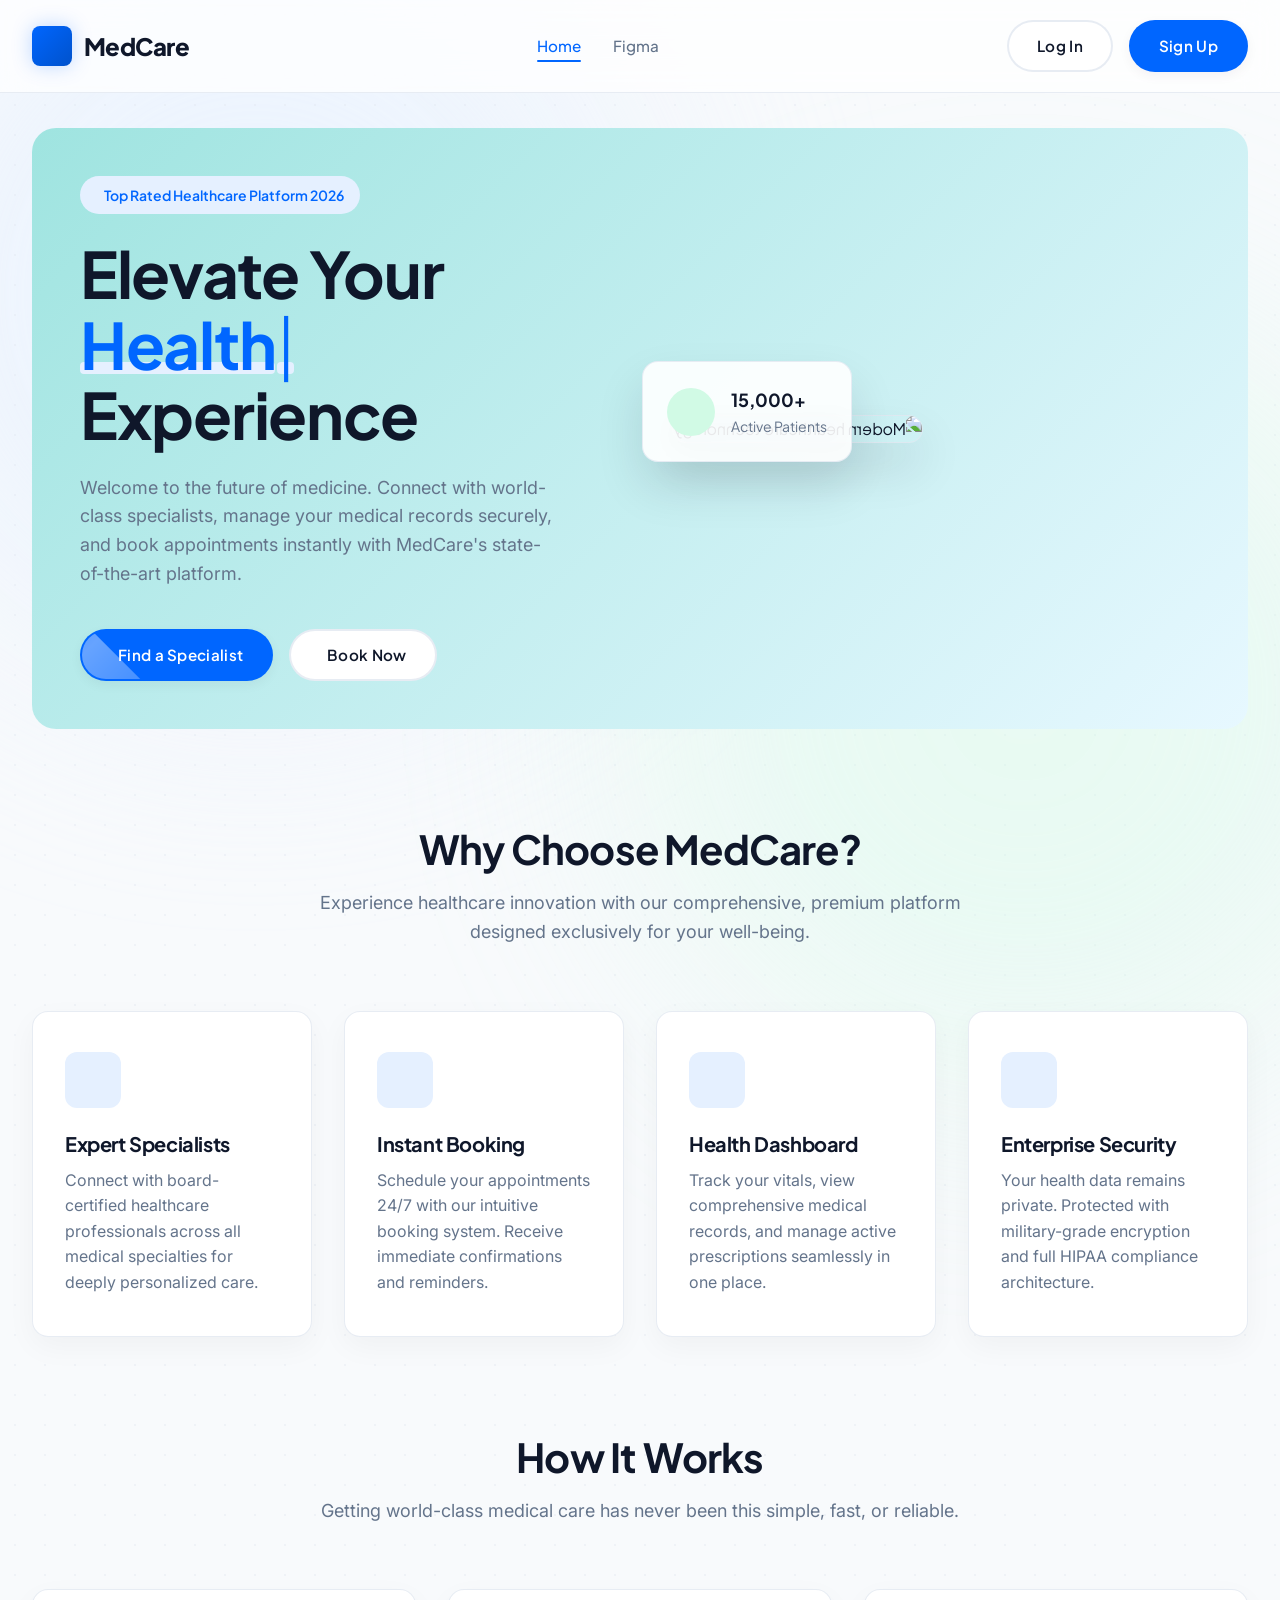
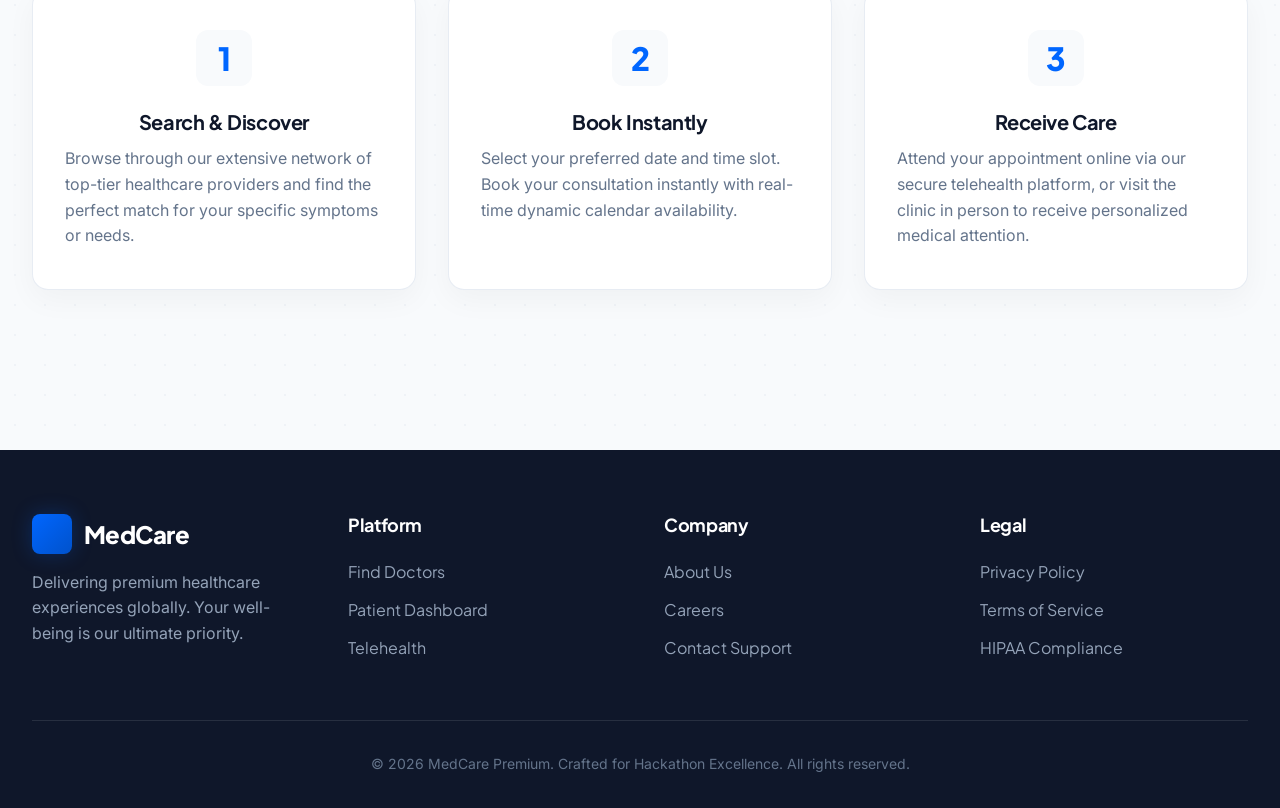
==== frontend/index.html @ 7b7f2e48 "update" ====
<!DOCTYPE html>
<html lang="en">

<head>
    <meta charset="UTF-8">
    <meta name="viewport" content="width=device-width, initial-scale=1.0">
    <title>MedCare - Premium Healthcare Platform</title>
    <!-- Phosphor Icons for premium SVG iconography -->
    <script src="https://unpkg.com/@phosphor-icons/web"></script>
    <link rel="stylesheet" href="css/style.css">
</head>

<body>
    <header>
        <div class="header-content">
            <a href="index.html" class="logo">
                <div class="logo-icon"><i class="ph-fill ph-cross"></i></div>
                MedCare
            </a>
            <nav>
                <a href="index.html" class="active">Home</a>
                <a href="search.html">Find Doctors</a>
                <a href="dashboard.html">Dashboard</a>
                <a href="figma.html">Figma</a>
            </nav>
            <div class="header-actions flex gap-4">
                <a href="login.html" class="btn btn-secondary">Log In</a>
                <a href="signup.html" class="btn btn-primary">Sign Up</a>
            </div>
        </div>
    </header>

    <main>
        <!-- Hero Section -->
        <section class="hero">
            <div class="dot-pattern"></div>
            <div class="hero-content">
                <div class="hero-badge">
                    <i class="ph-fill ph-star"></i> Top Rated Healthcare Platform 2026
                </div>
                <h1>Elevate Your <span id="typing-text" style="color: var(--primary); position: relative;"></span><span
                        class="cursor">|</span> Experience</h1>
                <p>Welcome to the future of medicine. Connect with world-class specialists, manage your medical records
                    securely, and book appointments instantly with MedCare's state-of-the-art platform.</p>
                <div class="hero-actions">
                    <a href="search.html" class="btn btn-primary pulse-glow shine-effect">
                        <i class="ph-bold ph-stethoscope"></i> Find a Specialist
                    </a>
                    <a href="signup.html" class="btn btn-secondary">
                        <i class="ph-bold ph-calendar-plus"></i> Book Now
                    </a>
                </div>
            </div>
            <div class="hero-image-wrapper">
                <img src="https://images.unsplash.com/photo-1638202993928-7267aad84c31?auto=format&fit=crop&q=80&w=800"
                    alt="Modern healthcare technology" class="hero-image">
                <div class="floating-card">
                    <div class="floating-icon"><i class="ph-fill ph-users"></i></div>
                    <div>
                        <div style="font-weight: 700; font-size: 1.125rem;">15,000+</div>
                        <div style="font-size: 0.875rem; color: var(--text-muted)">Active Patients</div>
                    </div>
                </div>
            </div>
        </section>

        <!-- Features Section -->
        <section class="section">
            <div class="section-header animate-on-scroll">
                <h2 class="section-title">Why Choose MedCare?</h2>
                <p class="section-subtitle">Experience healthcare innovation with our comprehensive, premium platform
                    designed exclusively for your well-being.</p>
            </div>

            <div class="card-grid">
                <div class="card animate-on-scroll">
                    <div class="card-icon"><i class="ph-fill ph-certificate"></i></div>
                    <h3 class="card-title">Expert Specialists</h3>
                    <p>Connect with board-certified healthcare professionals across all medical specialties for deeply
                        personalized care.</p>
                </div>

                <div class="card animate-on-scroll">
                    <div class="card-icon"><i class="ph-fill ph-calendar-check"></i></div>
                    <h3 class="card-title">Instant Booking</h3>
                    <p>Schedule your appointments 24/7 with our intuitive booking system. Receive immediate
                        confirmations and reminders.</p>
                </div>

                <div class="card animate-on-scroll">
                    <div class="card-icon"><i class="ph-fill ph-heartbeat"></i></div>
                    <h3 class="card-title">Health Dashboard</h3>
                    <p>Track your vitals, view comprehensive medical records, and manage active prescriptions seamlessly
                        in one place.</p>
                </div>

                <div class="card animate-on-scroll">
                    <div class="card-icon"><i class="ph-fill ph-shield-check"></i></div>
                    <h3 class="card-title">Enterprise Security</h3>
                    <p>Your health data remains private. Protected with military-grade encryption and full HIPAA
                        compliance architecture.</p>
                </div>
            </div>
        </section>

        <!-- How It Works -->
        <section class="section">
            <div class="section-header animate-on-scroll">
                <h2 class="section-title">How It Works</h2>
                <p class="section-subtitle">Getting world-class medical care has never been this simple, fast, or
                    reliable.</p>
            </div>

            <div class="card-grid">
                <div class="card animate-on-scroll text-center"
                    style="display: flex; flex-direction: column; align-items: center;">
                    <div class="card-icon"
                        style="background: var(--bg-body); color: var(--primary); font-size: 2rem; font-weight: 800;">1
                    </div>
                    <h3 class="card-title">Search & Discover</h3>
                    <p class="text-center">Browse through our extensive network of top-tier healthcare providers and
                        find the perfect match for your specific symptoms or needs.</p>
                </div>

                <div class="card animate-on-scroll text-center"
                    style="display: flex; flex-direction: column; align-items: center;">
                    <div class="card-icon"
                        style="background: var(--bg-body); color: var(--primary); font-size: 2rem; font-weight: 800;">2
                    </div>
                    <h3 class="card-title">Book Instantly</h3>
                    <p class="text-center">Select your preferred date and time slot. Book your consultation instantly
                        with real-time dynamic calendar availability.</p>
                </div>

                <div class="card animate-on-scroll text-center"
                    style="display: flex; flex-direction: column; align-items: center;">
                    <div class="card-icon"
                        style="background: var(--bg-body); color: var(--primary); font-size: 2rem; font-weight: 800;">3
                    </div>
                    <h3 class="card-title">Receive Care</h3>
                    <p class="text-center">Attend your appointment online via our secure telehealth platform, or visit
                        the clinic in person to receive personalized medical attention.</p>
                </div>
            </div>
        </section>
    </main>

    <footer>
        <div class="footer-content">
            <div class="footer-brand">
                <a href="index.html" class="logo mb-4">
                    <div class="logo-icon"><i class="ph-fill ph-cross"></i></div>
                    MedCare
                </a>
                <p>Delivering premium healthcare experiences globally. Your well-being is our ultimate priority.</p>
            </div>
            <div class="footer-links">
                <h4>Platform</h4>
                <ul>
                    <li><a href="search.html">Find Doctors</a></li>
                    <li><a href="dashboard.html">Patient Dashboard</a></li>
                    <li><a href="#">Telehealth</a></li>
                </ul>
            </div>
            <div class="footer-links">
                <h4>Company</h4>
                <ul>
                    <li><a href="#">About Us</a></li>
                    <li><a href="#">Careers</a></li>
                    <li><a href="#">Contact Support</a></li>
                </ul>
            </div>
            <div class="footer-links">
                <h4>Legal</h4>
                <ul>
                    <li><a href="#">Privacy Policy</a></li>
                    <li><a href="#">Terms of Service</a></li>
                    <li><a href="#">HIPAA Compliance</a></li>
                </ul>
            </div>
        </div>
        <div class="footer-bottom">
            <p>&copy; 2026 MedCare Premium. Crafted for Hackathon Excellence. All rights reserved.</p>
        </div>
    </footer>

    <script src="js/script.js"></script>
</body>

</html>
---- frontend/css/style.css ----
/*
 * MedCare Premium UI Design System
 * Modern, Trustworthy, and Aesthetic Healthcare Interface
 */

@import url('https://fonts.googleapis.com/css2?family=Plus+Jakarta+Sans:wght@300;400;500;600;700;800&family=Inter:wght@400;500;600&display=swap');

:root {
    /* Core Colors */
    --primary: #0066FF;
    /* Trustworthy vibrant blue */
    --primary-dark: #0052CC;
    --primary-light: #E5F0FF;
    --primary-glow: rgba(0, 102, 255, 0.25);

    --secondary: #10B981;
    /* Health/Success emerald */
    --secondary-dark: #059669;
    --secondary-light: #D1FAE5;

    --accent: #F59E0B;
    --danger: #EF4444;

    /* Typography Colors */
    --text-main: #0F172A;
    /* Deep slate */
    --text-muted: #64748B;
    --text-light: #94A3B8;

    /* Backgrounds */
    --bg-body: #F8FAFC;
    --bg-card: #FFFFFF;
    --bg-glass: rgba(255, 255, 255, 0.75);
    --bg-glass-dark: rgba(255, 255, 255, 0.95);

    /* Borders & Shadows */
    --border-light: rgba(226, 232, 240, 0.8);
    --shadow-sm: 0 4px 12px rgba(15, 23, 42, 0.05);
    --shadow-md: 0 12px 28px rgba(15, 23, 42, 0.08);
    --shadow-lg: 0 24px 48px rgba(15, 23, 42, 0.12);
    --shadow-xl: 0 32px 64px rgba(15, 23, 42, 0.16);
    --shadow-card: 0 10px 30px rgba(0, 0, 0, 0.04);
    --shadow-inset: inset 0 2px 4px rgba(0, 0, 0, 0.1);
    --shadow-glow: 0 0 20px var(--primary-glow);

    /* Sizing & Radius */
    --radius-sm: 8px;
    --radius-md: 16px;
    --radius-lg: 24px;
    --radius-full: 9999px;

    /* Transitions */
    --transition-fast: 0.2s cubic-bezier(0.4, 0, 0.2, 1);
    --transition-smooth: 0.4s cubic-bezier(0.16, 1, 0.3, 1);
}

* {
    margin: 0;
    padding: 0;
    box-sizing: border-box;
}

html {
    scroll-behavior: smooth;
}

body {
    font-family: 'Plus Jakarta Sans', sans-serif;
    background-color: var(--bg-body);
    color: var(--text-main);
    line-height: 1.6;
    overflow-x: hidden;
    position: relative;
}

/* Subtle ambient background blobs */
body::before,
body::after {
    content: '';
    position: fixed;
    border-radius: 50%;
    filter: blur(120px);
    z-index: -1;
    pointer-events: none;
}

body::before {
    top: -10%;
    left: -10%;
    width: 60vw;
    height: 60vw;
    background: var(--primary-light);
    opacity: 0.6;
    animation: driftGlobes 25s ease-in-out infinite alternate;
}

body::after {
    bottom: -20%;
    right: -10%;
    width: 60vw;
    height: 60vw;
    background: var(--secondary-light);
    opacity: 0.4;
    animation: driftGlobes 28s ease-in-out infinite alternate-reverse;
}

/* Decorative Dot Grid */
.dot-pattern {
    position: absolute;
    top: 0;
    left: 0;
    width: 100%;
    height: 100%;
    background-image: radial-gradient(var(--border-light) 1px, transparent 1px);
    background-size: 30px 30px;
    z-index: -1;
    opacity: 0.5;
}

@keyframes driftGlobes {
    0% {
        transform: translate(0, 0) scale(1);
    }

    33% {
        transform: translate(5vw, 10vh) scale(1.1);
    }

    66% {
        transform: translate(-10vw, 5vh) scale(0.9);
    }

    100% {
        transform: translate(15vw, -10vh) scale(1.05);
    }
}

/* Custom Animated Mouse Follower */
.mouse-flare {
    position: fixed;
    top: 50%;
    left: 50%;
    width: 600px;
    height: 600px;
    background: radial-gradient(circle, rgba(0, 102, 255, 0.08) 0%, rgba(255, 255, 255, 0) 70%);
    border-radius: 50%;
    transform: translate(-50%, -50%);
    pointer-events: none;
    z-index: -1;
    transition: transform 0.15s cubic-bezier(0.16, 1, 0.3, 1), opacity 0.5s ease;
    opacity: 0;
}

/* Typography */
h1,
h2,
h3,
h4,
h5,
h6 {
    font-family: 'Plus Jakarta Sans', sans-serif;
    font-weight: 700;
    line-height: 1.2;
    letter-spacing: -0.02em;
    color: var(--text-main);
}

p {
    font-family: 'Inter', sans-serif;
    color: var(--text-muted);
}

a {
    text-decoration: none;
    color: var(--primary);
    transition: var(--transition-fast);
}

/* --- Header & Navigation (Glassmorphism) --- */
header {
    position: fixed;
    top: 0;
    left: 0;
    width: 100%;
    z-index: 1000;
    background: var(--bg-glass);
    backdrop-filter: blur(16px);
    -webkit-backdrop-filter: blur(16px);
    border-bottom: 1px solid var(--border-light);
    transition: var(--transition-smooth);
}

.header-content {
    max-width: 1280px;
    margin: 0 auto;
    padding: 1.25rem 2rem;
    display: flex;
    justify-content: space-between;
    align-items: center;
}

.logo {
    display: flex;
    align-items: center;
    gap: 0.75rem;
    font-size: 1.5rem;
    font-weight: 800;
    color: var(--text-main);
    letter-spacing: -0.03em;
}

.logo-icon {
    display: flex;
    align-items: center;
    justify-content: center;
    width: 40px;
    height: 40px;
    background: linear-gradient(135deg, var(--primary), var(--primary-dark));
    color: white;
    border-radius: var(--radius-sm);
    box-shadow: var(--shadow-glow);
    animation: breathing 4s ease-in-out infinite;
}

@keyframes breathing {

    0%,
    100% {
        transform: scale(1);
        filter: brightness(1);
    }

    50% {
        transform: scale(1.05);
        filter: brightness(1.2);
    }
}

.logo-icon svg {
    width: 24px;
    height: 24px;
}

nav {
    display: flex;
    gap: 2rem;
    align-items: center;
}

nav a {
    font-weight: 500;
    color: var(--text-muted);
    font-size: 0.95rem;
    position: relative;
}

nav a:hover,
nav a.active {
    color: var(--primary);
}

nav a::after {
    content: '';
    position: absolute;
    bottom: -4px;
    left: 0;
    width: 0%;
    height: 2px;
    background: var(--primary);
    transition: var(--transition-smooth);
    border-radius: 2px;
}

nav a:hover::after,
nav a.active::after {
    width: 100%;
}

/* --- Buttons --- */
.btn {
    display: inline-flex;
    align-items: center;
    justify-content: center;
    gap: 0.5rem;
    padding: 0.75rem 1.75rem;
    border-radius: var(--radius-full);
    font-weight: 600;
    font-size: 0.95rem;
    transition: var(--transition-smooth);
    cursor: pointer;
    border: 2px solid transparent;
    letter-spacing: 0.02em;
}

.btn:active {
    transform: scale(0.97);
    box-shadow: var(--shadow-inset);
}

.btn svg {
    width: 20px;
    height: 20px;
}

.btn-primary {
    background: var(--primary);
    color: white;
    box-shadow: var(--shadow-sm);
}

.btn-primary:hover {
    background: var(--primary-dark);
    color: white;
    box-shadow: var(--shadow-glow);
    transform: translateY(-2px);
}

.btn-secondary {
    background: white;
    color: var(--text-main);
    border-color: var(--border-light);
}

.btn-secondary:hover {
    border-color: var(--primary);
    color: var(--primary);
    background: var(--primary-light);
    transform: translateY(-2px);
}

.btn-outline {
    background: transparent;
    color: var(--primary);
    border-color: var(--primary);
}

.btn-outline:hover {
    background: var(--primary);
    color: white;
}

/* --- Layout & Containers --- */
main {
    max-width: 1280px;
    margin: 0 auto;
    padding: 8rem 2rem 4rem;
    /* Top padding accounts for fixed header */
    min-height: calc(100vh - 100px);
}

/* --- Hero Section --- */
.hero {
    display: grid;
    grid-template-columns: 1fr 1fr;
    gap: 4rem;
    align-items: center;
    margin-bottom: 6rem;
    background: linear-gradient(135deg, #9FE4E0 0%, #E7F8FF 100%);
    padding: 3rem;
    border-radius: var(--radius-lg);
}

.hero-content>* {
    opacity: 0;
    animation: fadeSlideUp 0.8s ease-out forwards;
}

.hero-content .hero-badge {
    animation-delay: 0.1s;
}

.hero-content h1 {
    animation-delay: 0.3s;
}

.hero-content p {
    animation-delay: 0.5s;
}

.hero-content .hero-actions {
    animation-delay: 0.7s;
}

.hero-badge {
    display: inline-flex;
    align-items: center;
    gap: 0.5rem;
    padding: 0.5rem 1rem;
    background: var(--primary-light);
    color: var(--primary);
    border-radius: var(--radius-full);
    font-size: 0.875rem;
    font-weight: 600;
    margin-bottom: 1.5rem;
}

.hero h1 {
    font-size: 4rem;
    margin-bottom: 1.5rem;
    line-height: 1.1;
}

.hero h1 span {
    color: var(--primary);
    position: relative;
}

.hero h1 span::after {
    content: '';
    position: absolute;
    bottom: 10px;
    left: 0;
    width: 100%;
    height: 12px;
    background: var(--primary-light);
    z-index: -1;
    border-radius: 4px;
}

.hero p {
    font-size: 1.125rem;
    margin-bottom: 2.5rem;
    max-width: 90%;
}

.hero-actions {
    display: flex;
    gap: 1rem;
}

.hero-image-wrapper {
    position: relative;
    animation: fadeSlideInRight 1s ease-out forwards;
}

.hero-image {
    width: 100%;
    height: auto;
    border-radius: var(--radius-lg);
    box-shadow: var(--shadow-lg);
    object-fit: cover;
    border: 1px solid var(--border-light);
    transition: transform 0.6s cubic-bezier(0.16, 1, 0.3, 1), box-shadow 0.6s ease;
    transform: scaleX(-1);
}

.hero-image-wrapper:hover .hero-image {
    transform: scaleX(-1) scale(1.02) translateY(-5px);
    box-shadow: var(--shadow-xl);
}

/* Floating Stats Card inside Hero */
.floating-card {
    position: absolute;
    bottom: -20px;
    left: -30px;
    background: rgba(255, 255, 255, 0.9);
    backdrop-filter: blur(12px);
    padding: 1.5rem;
    border-radius: var(--radius-md);
    box-shadow: var(--shadow-lg);
    border: 1px solid var(--border-light);
    display: flex;
    align-items: center;
    gap: 1rem;
    animation: float 6s ease-in-out infinite;
}

.floating-icon {
    width: 48px;
    height: 48px;
    background: var(--secondary-light);
    color: var(--secondary-dark);
    border-radius: 50%;
    display: flex;
    align-items: center;
    justify-content: center;
}

/* --- Sections & Typography --- */
.section {
    margin-bottom: 6rem;
}

.section-header {
    text-align: center;
    margin-bottom: 4rem;
    max-width: 700px;
    margin-inline: auto;
}

.section-title {
    font-size: 2.5rem;
    margin-bottom: 1rem;
}

.section-subtitle {
    font-size: 1.125rem;
}

/* --- Cards --- */
.card-grid {
    display: grid;
    grid-template-columns: repeat(auto-fit, minmax(280px, 1fr));
    gap: 2rem;
}

.card {
    background: var(--bg-card);
    border-radius: var(--radius-md);
    padding: 2.5rem 2rem;
    box-shadow: var(--shadow-card);
    border: 1px solid var(--border-light);
    transition: var(--transition-smooth);
    position: relative;
    overflow: hidden;
}

.card::before {
    content: '';
    position: absolute;
    top: 0;
    left: 0;
    width: 100%;
    height: 4px;
    background: var(--primary);
    transform: scaleX(0);
    transform-origin: left;
    transition: var(--transition-smooth);
}

/* --- Shine Effect --- */
@keyframes shine {
    0% {
        transform: translateX(-100%) rotate(45deg);
    }

    100% {
        transform: translateX(100%) rotate(45deg);
    }
}

.shine-effect {
    position: relative;
    overflow: hidden;
}

.shine-effect::after {
    content: '';
    position: absolute;
    top: 0;
    left: -100%;
    width: 200%;
    height: 100%;
    background: linear-gradient(90deg, transparent, rgba(255, 255, 255, 0.4), transparent);
    transform: rotate(45deg);
    transition: 0.5s;
    pointer-events: none;
}

.shine-effect:hover::after {
    animation: shine 1.5s infinite;
}

.card:hover {
    transform: translateY(-8px) scale(1.02) perspective(1000px) rotateX(2deg) rotateY(2deg);
    box-shadow: var(--shadow-xl);
    border-color: var(--primary-light);
}

.btn-primary:hover {
    background: var(--primary-dark);
    color: white;
    box-shadow: 0 10px 25px var(--primary-glow), 0 0 0 4px var(--primary-light);
    transform: translateY(-3px) scale(1.02);
}

.btn-primary::before {
    content: '';
    position: absolute;
    top: 50%;
    left: 50%;
    width: 0;
    height: 0;
    background: rgba(255, 255, 255, 0.2);
    border-radius: 50%;
    transform: translate(-50%, -50%);
    transition: width 0.6s, height 0.6s;
}

.btn-primary:hover::before {
    width: 300%;
    height: 300%;
}

.card-icon {
    width: 56px;
    height: 56px;
    border-radius: 12px;
    background: var(--primary-light);
    color: var(--primary);
    display: flex;
    align-items: center;
    justify-content: center;
    margin-bottom: 1.5rem;
    transition: var(--transition-smooth);
}

.card:hover .card-icon {
    background: var(--primary);
    color: white;
}

.card-title {
    font-size: 1.25rem;
    margin-bottom: 0.75rem;
}

/* --- Forms & Auth --- */
.auth-container {
    min-height: calc(100vh - 200px);
    display: flex;
    align-items: center;
    justify-content: center;
}

.form-card {
    background: var(--bg-card);
    padding: 3rem;
    border-radius: var(--radius-lg);
    box-shadow: var(--shadow-lg);
    border: 1px solid var(--border-light);
    width: 100%;
    max-width: 480px;
    animation: fadeSlideUp 0.6s ease-out forwards;
}

.form-header {
    text-align: center;
    margin-bottom: 2.5rem;
}

.form-group {
    margin-bottom: 1.5rem;
    position: relative;
}

.form-label {
    display: block;
    font-weight: 600;
    font-size: 0.875rem;
    margin-bottom: 0.5rem;
    color: var(--text-main);
}

.form-input {
    width: 100%;
    padding: 0.875rem 1rem;
    border: 1px solid var(--border-light);
    border-radius: var(--radius-sm);
    font-family: 'Inter', sans-serif;
    font-size: 1rem;
    background: var(--bg-body);
    color: var(--text-main);
    transition: var(--transition-fast);
}

.form-input:focus {
    outline: none;
    border-color: var(--primary);
    background: white;
    box-shadow: 0 0 0 4px var(--primary-light);
}

.form-options {
    display: flex;
    justify-content: space-between;
    align-items: center;
    font-size: 0.875rem;
    margin-bottom: 2rem;
}

.form-checkbox {
    display: flex;
    align-items: center;
    gap: 0.5rem;
    cursor: pointer;
}

.form-submit {
    width: 100%;
    padding: 1rem;
    font-size: 1rem;
    border-radius: var(--radius-sm);
}

.form-footer {
    margin-top: 2rem;
    text-align: center;
    font-size: 0.875rem;
    color: var(--text-muted);
}

/* --- Dashboard --- */
.dashboard-header {
    display: flex;
    justify-content: space-between;
    align-items: flex-end;
    margin-bottom: 3rem;
}

.stat-grid {
    display: grid;
    grid-template-columns: repeat(auto-fit, minmax(240px, 1fr));
    gap: 1.5rem;
    margin-bottom: 4rem;
}

.stat-card {
    background: white;
    border-radius: var(--radius-md);
    padding: 1.5rem;
    border: 1px solid var(--border-light);
    box-shadow: var(--shadow-sm);
    display: flex;
    align-items: center;
    gap: 1.5rem;
    transition: var(--transition-smooth);
}

.stat-card:hover {
    box-shadow: var(--shadow-lg);
    transform: translateY(-6px) scale(1.02);
}

.stat-icon {
    width: 60px;
    height: 60px;
    border-radius: 50%;
    display: flex;
    align-items: center;
    justify-content: center;
}

.stat-primary .stat-icon {
    background: var(--primary-light);
    color: var(--primary);
}

.stat-success .stat-icon {
    background: var(--secondary-light);
    color: var(--secondary-dark);
}

.stat-warning .stat-icon {
    background: #FEF3C7;
    color: var(--accent);
}

.stat-info h3 {
    font-size: 2rem;
    margin-bottom: 0.25rem;
}

.stat-info p {
    font-size: 0.875rem;
    margin: 0;
}

/* --- Lists (Appointments/Doctors) --- */
.list-card {
    background: white;
    border-radius: var(--radius-md);
    border: 1px solid var(--border-light);
    padding: 1.5rem;
    display: flex;
    justify-content: space-between;
    align-items: center;
    margin-bottom: 1rem;
    transition: var(--transition-fast);
}

.list-card:hover {
    border-color: var(--primary);
    box-shadow: var(--shadow-md);
    transform: translateY(-2px);
}

.list-info {
    display: flex;
    align-items: center;
    gap: 1.5rem;
}

.avatar {
    width: 56px;
    height: 56px;
    border-radius: 50%;
    background: var(--bg-body);
    object-fit: cover;
}

.avatar-initials {
    display: flex;
    align-items: center;
    justify-content: center;
    font-weight: 700;
    color: var(--primary);
    background: var(--primary-light);
}

.list-text h4 {
    font-size: 1.125rem;
    margin-bottom: 0.25rem;
}

.list-text p {
    font-size: 0.875rem;
    margin: 0;
    display: flex;
    align-items: center;
    gap: 0.5rem;
}

.badge {
    display: inline-block;
    padding: 0.25rem 0.75rem;
    border-radius: var(--radius-full);
    font-size: 0.75rem;
    font-weight: 600;
}

.badge-upcoming {
    background: var(--primary-light);
    color: var(--primary-dark);
}

.badge-completed {
    background: var(--secondary-light);
    color: var(--secondary-dark);
}

.badge-canceled {
    background: #FEE2E2;
    color: var(--danger);
}

/* --- Footer --- */
footer {
    background: #0F172A;
    /* Very dark blue/slate */
    color: white;
    padding: 4rem 2rem 2rem;
    margin-top: auto;
}

.footer-content {
    max-width: 1280px;
    margin: 0 auto;
    display: grid;
    grid-template-columns: repeat(auto-fit, minmax(200px, 1fr));
    gap: 3rem;
    margin-bottom: 3rem;
}

.footer-brand .logo {
    color: white;
    margin-bottom: 1rem;
}

.footer-brand p {
    color: var(--text-light);
}

.footer-links h4 {
    color: white;
    margin-bottom: 1.5rem;
    font-size: 1.125rem;
}

.footer-links ul {
    list-style: none;
}

.footer-links li {
    margin-bottom: 0.75rem;
}

.footer-links a {
    color: var(--text-light);
    transition: var(--transition-fast);
}

.footer-links a:hover {
    color: white;
    padding-left: 4px;
    /* subtle shift */
}

.footer-bottom {
    max-width: 1280px;
    margin: 0 auto;
    padding-top: 2rem;
    border-top: 1px solid rgba(255, 255, 255, 0.1);
    text-align: center;
    color: var(--text-light);
    font-size: 0.875rem;
}

/* --- Utilities & Animations --- */
.text-primary {
    color: var(--primary);
}

.text-success {
    color: var(--secondary-dark);
}

.mt-2 {
    margin-top: 0.5rem;
}

.mt-4 {
    margin-top: 1rem;
}

.mt-6 {
    margin-top: 1.5rem;
}

.mb-2 {
    margin-bottom: 0.5rem;
}

.mb-4 {
    margin-bottom: 1rem;
}

.mb-6 {
    margin-bottom: 1.5rem;
}

.flex {
    display: flex;
}

.align-center {
    align-items: center;
}

.gap-2 {
    gap: 0.5rem;
}

.gap-4 {
    gap: 1rem;
}

/* Animation Utilities */
.animate-on-scroll {
    opacity: 0;
    transform: translateY(30px);
    transition: opacity 0.8s ease-out, transform 0.8s ease-out;
}

.animate-on-scroll.is-visible {
    opacity: 1;
    transform: translateY(0);
}

@keyframes fadeSlideUp {
    from {
        opacity: 0;
        transform: translateY(40px);
    }

    to {
        opacity: 1;
        transform: translateY(0);
    }
}

@keyframes pulse-glow {
    0% {
        box-shadow: 0 0 0 0 rgba(0, 102, 255, 0.4);
    }

    70% {
        box-shadow: 0 0 0 15px rgba(0, 102, 255, 0);
    }

    100% {
        box-shadow: 0 0 0 0 rgba(0, 102, 255, 0);
    }
}

.pulse-glow {
    animation: pulse-glow 2s infinite;
}

@keyframes fadeSlideInRight {
    from {
        opacity: 0;
        transform: translateX(60px);
    }

    to {
        opacity: 1;
        transform: translateX(0);
    }
}

@keyframes float {

    0%,
    100% {
        transform: translateY(0);
    }

    50% {
        transform: translateY(-15px);
    }
}

@keyframes pulseGlow {
    0% {
        box-shadow: 0 0 0 0 var(--primary-glow);
    }

    70% {
        box-shadow: 0 0 0 15px rgba(0, 102, 255, 0);
    }

    100% {
        box-shadow: 0 0 0 0 rgba(0, 102, 255, 0);
    }
}

@keyframes spin {
    100% {
        transform: rotate(360deg);
    }
}

.pulse-glow {
    animation: pulseGlow 2s infinite;
}

.ph-spin {
    display: inline-block;
    animation: spin 1s linear infinite;
}

.loading {
    display: inline-block;
    width: 16px;
    height: 16px;
    border: 2px solid rgba(0, 0, 0, 0.1);
    border-top-color: var(--primary);
    border-radius: 50%;
    animation: spin 1s linear infinite;
    vertical-align: middle;
    margin-right: 4px;
}

/* --- Search & Filtering Container --- */
.search-hero {
    background: linear-gradient(135deg, var(--primary-dark), var(--primary));
    border-radius: var(--radius-lg);
    padding: 4rem 2rem;
    text-align: center;
    color: white;
    margin-bottom: 3rem;
    box-shadow: var(--shadow-lg);
}

.search-hero h1 {
    color: white;
    margin-bottom: 1rem;
}

.search-hero p {
    color: var(--primary-light);
}

.search-bar {
    max-width: 800px;
    margin: 2rem auto 0;
    display: flex;
    background: white;
    border-radius: var(--radius-full);
    padding: 0.5rem;
    box-shadow: var(--shadow-xl);
    transition: var(--transition-smooth);
}

.search-bar:focus-within {
    transform: scale(1.02);
    box-shadow: 0 32px 64px rgba(15, 23, 42, 0.25), 0 0 0 4px rgba(255, 255, 255, 0.2);
}

.search-bar input {
    flex: 1;
    border: none;
    padding: 1rem 1.5rem;
    border-radius: var(--radius-full);
    font-size: 1rem;
    outline: none;
}

.search-bar select {
    border: none;
    border-left: 1px solid var(--border-light);
    padding: 0 1.5rem;
    outline: none;
    background: transparent;
    color: var(--text-muted);
    cursor: pointer;
}

/* --- Details Page (Doctor) --- */
.filter-badge {
    transition: all 0.2s cubic-bezier(0.16, 1, 0.3, 1);
}

.filter-badge:hover {
    transform: translateY(-2px);
    background: rgba(255, 255, 255, 0.4) !important;
    box-shadow: var(--shadow-sm);
}

.filter-badge:active {
    transform: translateY(0) scale(0.95);
}

.details-grid {
    display: grid;
    grid-template-columns: 1fr 350px;
    gap: 3rem;
}

.profile-header-card {
    display: flex;
    gap: 2rem;
    align-items: center;
    padding: 2rem;
    background: white;
    border-radius: var(--radius-md);
    border: 1px solid var(--border-light);
    box-shadow: var(--shadow-card);
    margin-bottom: 2rem;
}

.profile-header-card .avatar {
    width: 120px;
    height: 120px;
}

.sidebar-widget {
    background: white;
    padding: 2rem;
    border-radius: var(--radius-md);
    border: 1px solid var(--border-light);
    box-shadow: var(--shadow-sm);
    position: sticky;
    top: 100px;
}

/* --- Responsive --- */
@media (max-width: 1024px) {
    .hero {
        grid-template-columns: 1fr;
        text-align: center;
        gap: 2rem;
    }

    .hero h1 span::after {
        left: 50%;
        transform: translateX(-50%);
    }

    .hero p {
        margin-inline: auto;
    }

    .hero-actions {
        justify-content: center;
    }

    .floating-card {
        left: auto;
        right: 20px;
        bottom: 20px;
    }

    .details-grid {
        grid-template-columns: 1fr;
    }
}

/* Typing Animation Cursor */
.cursor {
    color: var(--primary);
    font-weight: 300;
    animation: blink 1s step-end infinite;
    margin-left: 2px;
}

@keyframes blink {

    from,
    to {
        opacity: 1;
    }

    50% {
        opacity: 0;
    }
}


@media (max-width: 768px) {
    nav {
        display: none;
    }

    /* Mobile menu implementation usually needed here */

    .hero h1 {
        font-size: 2.5rem;
    }

    .search-bar {
        flex-direction: column;
        border-radius: var(--radius-md);
    }

    .search-bar input,
    .search-bar select,
    .search-bar .btn {
        border-radius: var(--radius-sm);
        width: 100%;
        border-left: none;
        border-bottom: 1px solid var(--border-light);
    }

    .search-bar .btn {
        border-bottom: none;
    }

    .profile-header-card {
        flex-direction: column;
        text-align: center;
    }
}

/* Page Transition Effects */
body {
    opacity: 1;
    transition: opacity 0.4s ease-in-out, transform 0.4s ease-in-out;
}

body.page-exit {
    opacity: 0;
    transform: translateY(-10px);
}

/* Toast System */
.toast-container {
    position: fixed;
    bottom: 24px;
    right: 24px;
    display: flex;
    flex-direction: column;
    gap: 12px;
    z-index: 9999;
}

.toast {
    background: white;
    padding: 1rem 1.5rem;
    border-radius: var(--radius-md);
    box-shadow: 0 10px 40px rgba(0, 0, 0, 0.1);
    border-left: 4px solid var(--primary);
    display: flex;
    align-items: center;
    gap: 12px;
    transform: translateX(120%);
    transition: transform 0.4s cubic-bezier(0.16, 1, 0.3, 1);
    min-width: 300px;
}

.toast.show {
    transform: translateX(0);
}

.toast-success {
    border-left-color: var(--secondary);
}

.toast-error {
    border-left-color: var(--danger);
}

.toast-warning {
    border-left-color: var(--accent);
}

.toast-icon {
    font-size: 1.25rem;
}

/* Skeleton Loading */
.skeleton {
    background: linear-gradient(90deg, #f0f0f0 25%, #f8f8f8 50%, #f0f0f0 75%);
    background-size: 200% 100%;
    animation: skeleton-loading 1.5s infinite;
    border-radius: 4px;
}

@keyframes skeleton-loading {
    0% {
        background-position: 200% 0;
    }

    100% {
        background-position: -200% 0;
    }
}

/* Breadcrumbs */
.breadcrumbs {
    display: flex;
    gap: 0.5rem;
    margin-bottom: 2rem;
    font-size: 0.875rem;
    color: var(--text-muted);
}

.breadcrumbs a {
    color: var(--text-muted);
}

.breadcrumbs a:hover {
    color: var(--primary);
}

.breadcrumbs span {
    color: var(--text-light);
}
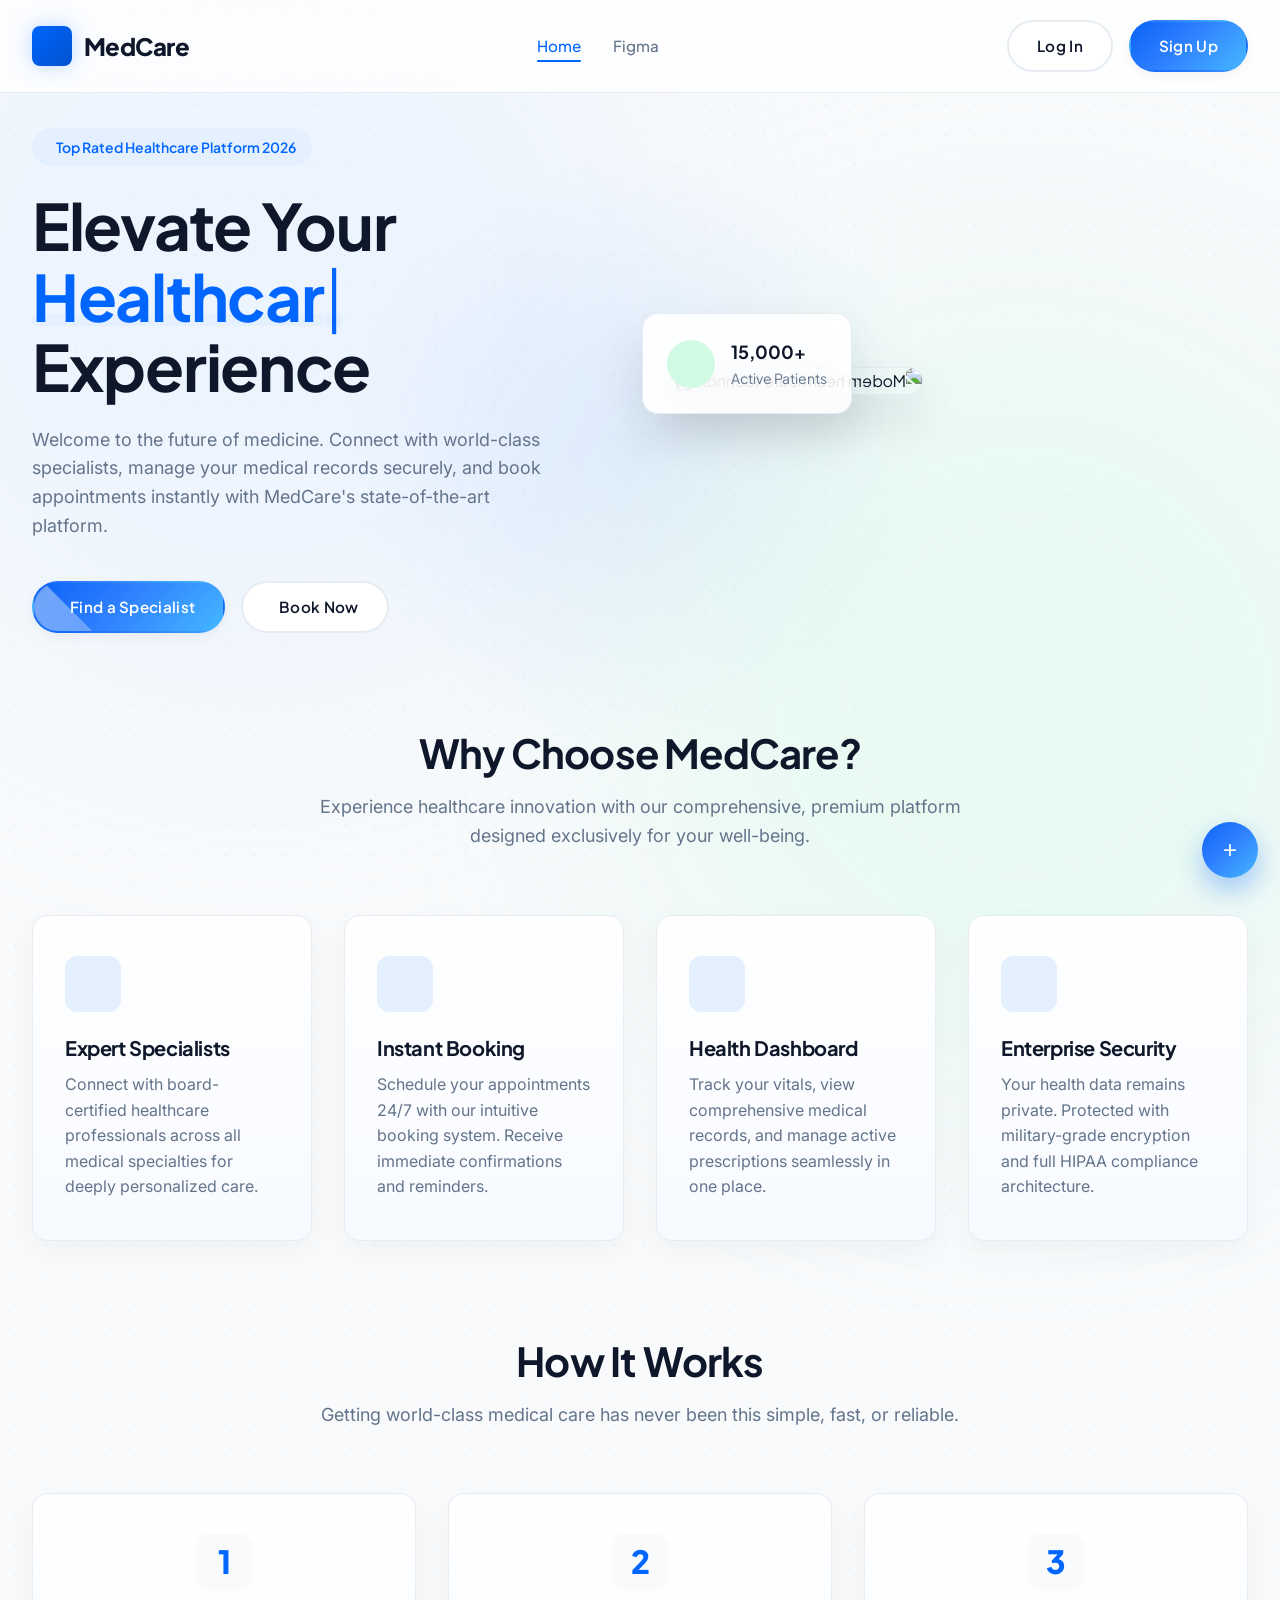
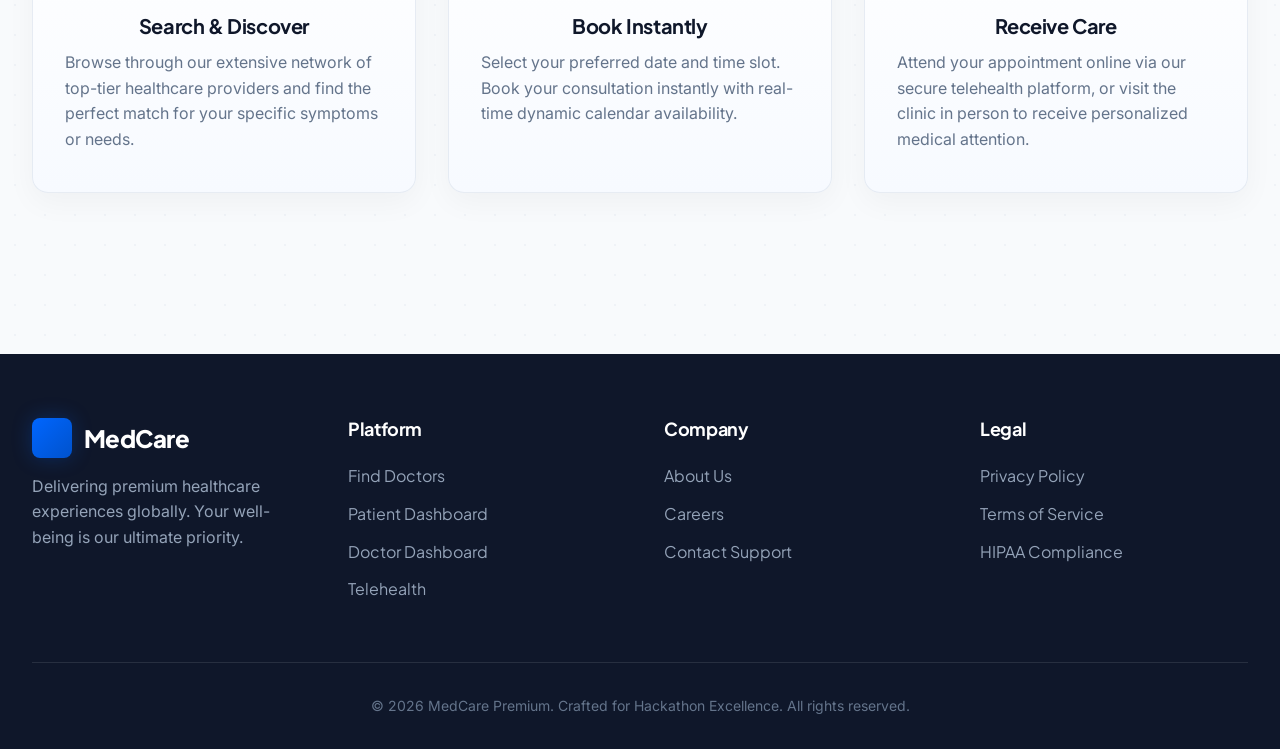
==== commit 67548425: "push" ====
--- a/frontend/index.html
+++ b/frontend/index.html
@@ -21,6 +21,7 @@
                 <a href="index.html" class="active">Home</a>
                 <a href="search.html">Find Doctors</a>
                 <a href="dashboard.html">Dashboard</a>
+                <a href="doctor-dashboard.html">Doctor Dashboard</a>
                 <a href="figma.html">Figma</a>
             </nav>
             <div class="header-actions flex gap-4">
@@ -159,6 +160,7 @@
                 <ul>
                     <li><a href="search.html">Find Doctors</a></li>
                     <li><a href="dashboard.html">Patient Dashboard</a></li>
+                    <li><a href="doctor-dashboard.html">Doctor Dashboard</a></li>
                     <li><a href="#">Telehealth</a></li>
                 </ul>
             </div>
@@ -187,4 +189,4 @@
     <script src="js/script.js"></script>
 </body>
 
-</html>+</html>
--- a/frontend/css/style.css
+++ b/frontend/css/style.css
@@ -52,6 +52,8 @@
     /* Transitions */
     --transition-fast: 0.2s cubic-bezier(0.4, 0, 0.2, 1);
     --transition-smooth: 0.4s cubic-bezier(0.16, 1, 0.3, 1);
+    --gradient-brand: linear-gradient(135deg, #0B63F6 0%, #2F80FF 45%, #45B7FF 100%);
+    --gradient-surface: linear-gradient(180deg, #FFFFFF 0%, #F7FAFF 100%);
 }
 
 * {
@@ -71,6 +73,21 @@
     line-height: 1.6;
     overflow-x: hidden;
     position: relative;
+}
+
+* {
+    scrollbar-width: thin;
+    scrollbar-color: #BFD4FF transparent;
+}
+
+*::-webkit-scrollbar {
+    width: 10px;
+    height: 10px;
+}
+
+*::-webkit-scrollbar-thumb {
+    background: linear-gradient(180deg, #BFD4FF, #8AB3FF);
+    border-radius: 999px;
 }
 
 /* Subtle ambient background blobs */
@@ -187,7 +204,7 @@
     backdrop-filter: blur(16px);
     -webkit-backdrop-filter: blur(16px);
     border-bottom: 1px solid var(--border-light);
-    transition: var(--transition-smooth);
+    transition: var(--transition-smooth), box-shadow 0.35s ease;
 }
 
 .header-content {
@@ -245,6 +262,20 @@
     display: flex;
     gap: 2rem;
     align-items: center;
+}
+
+.nav-toggle {
+    display: none;
+    width: 40px;
+    height: 40px;
+    border-radius: 10px;
+    border: 1px solid var(--border-light);
+    background: white;
+    color: var(--text-main);
+    align-items: center;
+    justify-content: center;
+    cursor: pointer;
+    box-shadow: var(--shadow-sm);
 }
 
 nav a {
@@ -290,6 +321,8 @@
     cursor: pointer;
     border: 2px solid transparent;
     letter-spacing: 0.02em;
+    position: relative;
+    overflow: hidden;
 }
 
 .btn:active {
@@ -303,13 +336,13 @@
 }
 
 .btn-primary {
-    background: var(--primary);
+    background: var(--gradient-brand);
     color: white;
     box-shadow: var(--shadow-sm);
 }
 
 .btn-primary:hover {
-    background: var(--primary-dark);
+    background: linear-gradient(135deg, #0A57DA 0%, #1E75FF 50%, #2CA9FF 100%);
     color: white;
     box-shadow: var(--shadow-glow);
     transform: translateY(-2px);
@@ -346,6 +379,7 @@
     padding: 8rem 2rem 4rem;
     /* Top padding accounts for fixed header */
     min-height: calc(100vh - 100px);
+    animation: pageFade 0.6s ease-out;
 }
 
 /* --- Hero Section --- */
@@ -355,9 +389,10 @@
     gap: 4rem;
     align-items: center;
     margin-bottom: 6rem;
-    background: linear-gradient(135deg, #9FE4E0 0%, #E7F8FF 100%);
-    padding: 3rem;
-    border-radius: var(--radius-lg);
+    background: transparent;
+    padding: 0;
+    border: none;
+    box-shadow: none;
 }
 
 .hero-content>* {
@@ -506,7 +541,7 @@
 }
 
 .card {
-    background: var(--bg-card);
+    background: var(--gradient-surface);
     border-radius: var(--radius-md);
     padding: 2.5rem 2rem;
     box-shadow: var(--shadow-card);
@@ -529,6 +564,17 @@
     transition: var(--transition-smooth);
 }
 
+.card::after {
+    content: '';
+    position: absolute;
+    inset: -1px;
+    border-radius: inherit;
+    background: linear-gradient(130deg, rgba(0, 102, 255, 0.12), rgba(16, 185, 129, 0.08), transparent 60%);
+    opacity: 0;
+    transition: opacity 0.35s ease;
+    pointer-events: none;
+}
+
 /* --- Shine Effect --- */
 @keyframes shine {
     0% {
@@ -563,13 +609,17 @@
 }
 
 .card:hover {
-    transform: translateY(-8px) scale(1.02) perspective(1000px) rotateX(2deg) rotateY(2deg);
+    transform: translateY(-8px) scale(1.015);
     box-shadow: var(--shadow-xl);
     border-color: var(--primary-light);
 }
 
+.card:hover::after {
+    opacity: 1;
+}
+
 .btn-primary:hover {
-    background: var(--primary-dark);
+    background: linear-gradient(135deg, #0A57DA 0%, #1E75FF 50%, #2CA9FF 100%);
     color: white;
     box-shadow: 0 10px 25px var(--primary-glow), 0 0 0 4px var(--primary-light);
     transform: translateY(-3px) scale(1.02);
@@ -694,11 +744,65 @@
     border-radius: var(--radius-sm);
 }
 
+.btn-sm {
+    padding: 0.4rem 0.85rem;
+    font-size: 0.8rem;
+}
+
 .form-footer {
     margin-top: 2rem;
     text-align: center;
     font-size: 0.875rem;
     color: var(--text-muted);
+}
+
+.input-feedback {
+    margin-top: 0.45rem;
+    font-size: 0.8rem;
+    min-height: 1.1rem;
+}
+
+.input-feedback.error {
+    color: var(--danger);
+}
+
+.input-feedback.success {
+    color: var(--secondary-dark);
+}
+
+.form-input.input-invalid {
+    border-color: var(--danger);
+    box-shadow: 0 0 0 3px rgba(239, 68, 68, 0.12);
+}
+
+.form-input.input-valid {
+    border-color: var(--secondary);
+}
+
+.password-strength {
+    margin-top: 0.6rem;
+}
+
+.password-strength-track {
+    width: 100%;
+    height: 8px;
+    border-radius: 999px;
+    background: #E2E8F0;
+    overflow: hidden;
+}
+
+.password-strength-bar {
+    height: 100%;
+    width: 0;
+    transition: width 0.25s ease, background-color 0.25s ease;
+    background: #CBD5E1;
+}
+
+.password-strength-label {
+    margin-top: 0.4rem;
+    font-size: 0.78rem;
+    color: var(--text-muted);
+    font-weight: 600;
 }
 
 /* --- Dashboard --- */
@@ -777,13 +881,45 @@
     justify-content: space-between;
     align-items: center;
     margin-bottom: 1rem;
-    transition: var(--transition-fast);
+    transition: var(--transition-smooth);
 }
 
 .list-card:hover {
     border-color: var(--primary);
-    box-shadow: var(--shadow-md);
-    transform: translateY(-2px);
+    box-shadow: 0 18px 35px rgba(15, 23, 42, 0.09);
+    transform: translateY(-3px);
+}
+
+.doctor-table-wrap {
+    overflow-x: auto;
+    background: white;
+    border: 1px solid var(--border-light);
+    border-radius: var(--radius-md);
+    box-shadow: var(--shadow-sm);
+}
+
+.doctor-table {
+    width: 100%;
+    border-collapse: collapse;
+    min-width: 760px;
+}
+
+.doctor-table th,
+.doctor-table td {
+    text-align: left;
+    padding: 0.85rem 1rem;
+    border-bottom: 1px solid var(--border-light);
+    font-size: 0.88rem;
+}
+
+.doctor-table th {
+    background: #F8FBFF;
+    color: var(--text-muted);
+    font-weight: 700;
+}
+
+.doctor-table tbody tr:hover {
+    background: #F8FAFF;
 }
 
 .list-info {
@@ -959,13 +1095,25 @@
 /* Animation Utilities */
 .animate-on-scroll {
     opacity: 0;
-    transform: translateY(30px);
-    transition: opacity 0.8s ease-out, transform 0.8s ease-out;
+    transform: translateY(34px) scale(0.98);
+    transition: opacity 0.75s ease-out, transform 0.75s cubic-bezier(0.16, 1, 0.3, 1);
+    will-change: transform, opacity;
 }
 
 .animate-on-scroll.is-visible {
     opacity: 1;
-    transform: translateY(0);
+    transform: translateY(0) scale(1);
+}
+
+.scroll-progress {
+    position: fixed;
+    top: 0;
+    left: 0;
+    height: 3px;
+    width: 0%;
+    background: linear-gradient(90deg, #0B63F6, #22A2FF, #2DD4BF);
+    box-shadow: 0 0 16px rgba(34, 162, 255, 0.5);
+    z-index: 2000;
 }
 
 @keyframes fadeSlideUp {
@@ -1166,8 +1314,248 @@
     top: 100px;
 }
 
+.tabs-nav {
+    display: flex;
+    gap: 0.5rem;
+    background: white;
+    padding: 0.5rem;
+    border: 1px solid var(--border-light);
+    border-radius: var(--radius-full);
+    margin-bottom: 1.5rem;
+    box-shadow: var(--shadow-sm);
+    width: fit-content;
+}
+
+.tab-btn {
+    border: none;
+    background: transparent;
+    color: var(--text-muted);
+    font-weight: 600;
+    padding: 0.55rem 1rem;
+    border-radius: var(--radius-full);
+    cursor: pointer;
+    transition: var(--transition-fast);
+}
+
+.tab-btn.is-active {
+    background: var(--primary);
+    color: white;
+    box-shadow: var(--shadow-sm);
+}
+
+.tab-panel {
+    display: none;
+}
+
+.tab-panel.is-active {
+    display: block;
+}
+
+.chart-card {
+    padding: 1.5rem;
+}
+
+.chart-header {
+    display: flex;
+    justify-content: space-between;
+    align-items: center;
+    gap: 1rem;
+}
+
+.chart-controls {
+    display: flex;
+    gap: 0.5rem;
+}
+
+.chart-range-btn {
+    border: 1px solid var(--border-light);
+    background: white;
+    color: var(--text-muted);
+    padding: 0.35rem 0.75rem;
+    border-radius: var(--radius-full);
+    cursor: pointer;
+    font-weight: 600;
+    font-size: 0.8rem;
+}
+
+.chart-range-btn.is-active {
+    background: var(--primary-light);
+    border-color: var(--primary);
+    color: var(--primary-dark);
+}
+
+.mini-chart {
+    display: grid;
+    grid-auto-flow: column;
+    align-items: end;
+    gap: 0.55rem;
+    height: 230px;
+    padding: 1rem 0.5rem 0.5rem;
+    border-radius: var(--radius-md);
+    background: linear-gradient(180deg, #F8FBFF, #EDF4FF);
+    border: 1px solid var(--border-light);
+}
+
+.mini-chart-bar {
+    position: relative;
+    border-radius: 10px 10px 4px 4px;
+    background: linear-gradient(180deg, #4A91FF 0%, #0B63F6 100%);
+    min-height: 8px;
+    cursor: pointer;
+    transition: transform 0.2s ease, filter 0.2s ease;
+}
+
+.mini-chart-bar:hover {
+    transform: translateY(-4px);
+    filter: brightness(1.08);
+}
+
+.mini-chart-bar.is-selected {
+    outline: 2px solid #93C5FD;
+    outline-offset: 2px;
+}
+
+.mini-chart-bar::after {
+    content: attr(data-label);
+    position: absolute;
+    bottom: -1.3rem;
+    left: 50%;
+    transform: translateX(-50%);
+    font-size: 0.68rem;
+    color: var(--text-muted);
+}
+
+.step-progress-bar {
+    width: 100%;
+    height: 10px;
+    border-radius: 999px;
+    background: #E2E8F0;
+    overflow: hidden;
+}
+
+.step-progress-fill {
+    height: 100%;
+    background: linear-gradient(90deg, #0B63F6 0%, #2DD4BF 100%);
+    transition: width 0.35s ease;
+}
+
+.step-list {
+    list-style: none;
+    margin-top: 0.9rem;
+    display: grid;
+    gap: 0.45rem;
+}
+
+.step-item {
+    font-size: 0.85rem;
+    color: var(--text-muted);
+    position: relative;
+    padding-left: 1.2rem;
+}
+
+.step-item::before {
+    content: '';
+    width: 8px;
+    height: 8px;
+    border-radius: 50%;
+    background: #CBD5E1;
+    position: absolute;
+    top: 0.42rem;
+    left: 0;
+}
+
+.step-item.is-complete {
+    color: var(--text-main);
+    font-weight: 600;
+}
+
+.step-item.is-complete::before {
+    background: var(--secondary);
+}
+
+.rating-stars {
+    display: flex;
+    gap: 0.25rem;
+}
+
+.rating-star {
+    border: none;
+    background: transparent;
+    color: #CBD5E1;
+    font-size: 1.65rem;
+    line-height: 1;
+    cursor: pointer;
+    transition: transform 0.15s ease, color 0.2s ease;
+}
+
+.rating-star:hover {
+    transform: scale(1.08);
+}
+
+.rating-star.is-active {
+    color: #F59E0B;
+}
+
+.fab-menu {
+    position: fixed;
+    right: 22px;
+    bottom: 22px;
+    z-index: 2200;
+    display: flex;
+    flex-direction: column;
+    align-items: flex-end;
+    gap: 0.65rem;
+}
+
+.fab-items {
+    display: none;
+    flex-direction: column;
+    gap: 0.5rem;
+}
+
+.fab-menu.is-open .fab-items {
+    display: flex;
+}
+
+.fab-item {
+    background: white;
+    color: var(--text-main);
+    border: 1px solid var(--border-light);
+    border-radius: var(--radius-full);
+    padding: 0.55rem 0.9rem;
+    box-shadow: var(--shadow-md);
+    font-size: 0.82rem;
+    font-weight: 600;
+    cursor: pointer;
+}
+
+.fab-main {
+    width: 56px;
+    height: 56px;
+    border-radius: 50%;
+    border: none;
+    background: var(--gradient-brand);
+    color: white;
+    font-size: 1.5rem;
+    box-shadow: 0 12px 28px rgba(11, 99, 246, 0.35);
+    cursor: pointer;
+}
+
 /* --- Responsive --- */
 @media (max-width: 1024px) {
+    .header-content {
+        padding: 1rem 1.25rem;
+        gap: 0.75rem;
+    }
+
+    nav {
+        gap: 1.1rem;
+    }
+
+    main {
+        padding: 7rem 1.25rem 3rem;
+    }
+
     .hero {
         grid-template-columns: 1fr;
         text-align: center;
@@ -1195,6 +1583,31 @@
 
     .details-grid {
         grid-template-columns: 1fr;
+    }
+
+    .sidebar-widget {
+        position: static;
+        top: auto;
+    }
+
+    .dashboard-header {
+        flex-direction: column;
+        align-items: flex-start;
+        gap: 1rem;
+    }
+
+    .stat-grid {
+        grid-template-columns: repeat(2, minmax(0, 1fr));
+    }
+
+    .list-card {
+        align-items: flex-start;
+    }
+
+    .list-actions {
+        width: 100%;
+        justify-content: flex-end;
+        flex-wrap: wrap;
     }
 }
 
@@ -1220,14 +1633,97 @@
 
 
 @media (max-width: 768px) {
+    .header-content {
+        position: relative;
+    }
+
+    .header-content {
+        padding: 0.9rem 1rem;
+    }
+
+    .logo {
+        font-size: 1.2rem;
+        gap: 0.55rem;
+    }
+
+    .logo-icon {
+        width: 34px;
+        height: 34px;
+    }
+
+    .nav-toggle {
+        display: inline-flex;
+    }
+
     nav {
         display: none;
-    }
-
-    /* Mobile menu implementation usually needed here */
+        position: absolute;
+        top: calc(100% + 8px);
+        left: 1rem;
+        right: 1rem;
+        flex-direction: column;
+        align-items: stretch;
+        gap: 0.25rem;
+        background: rgba(255, 255, 255, 0.97);
+        border: 1px solid var(--border-light);
+        border-radius: var(--radius-md);
+        padding: 0.55rem;
+        box-shadow: var(--shadow-lg);
+        z-index: 1200;
+    }
+
+    nav.is-open {
+        display: flex;
+    }
+
+    nav a {
+        padding: 0.7rem 0.75rem;
+        border-radius: 8px;
+    }
+
+    nav a:hover {
+        background: var(--primary-light);
+    }
+
+    main {
+        padding: 6.4rem 1rem 2.5rem;
+    }
+
+    .header-actions .btn {
+        padding: 0.5rem 0.8rem;
+        font-size: 0.82rem;
+    }
+
+    .header-actions .avatar {
+        width: 34px !important;
+        height: 34px !important;
+    }
+
+    .header-actions .avatar-initials {
+        width: 34px !important;
+        height: 34px !important;
+        font-size: 0.78rem;
+    }
 
     .hero h1 {
         font-size: 2.5rem;
+    }
+
+    .hero {
+        padding: 2rem 1.25rem;
+    }
+
+    .hero p {
+        max-width: 100%;
+    }
+
+    .hero-actions {
+        flex-direction: column;
+        width: 100%;
+    }
+
+    .hero-actions .btn {
+        width: 100%;
     }
 
     .search-bar {
@@ -1252,6 +1748,121 @@
         flex-direction: column;
         text-align: center;
     }
+
+    .dashboard-header h1 {
+        font-size: 1.8rem !important;
+    }
+
+    .section-title {
+        font-size: 1.8rem;
+    }
+
+    .stat-grid {
+        grid-template-columns: 1fr;
+    }
+
+    .list-card {
+        flex-direction: column;
+        gap: 1rem;
+    }
+
+    .list-info {
+        width: 100%;
+        gap: 1rem;
+    }
+
+    .list-actions {
+        width: 100%;
+    }
+
+    .list-actions .btn {
+        flex: 1;
+    }
+
+    .tabs-nav {
+        width: 100%;
+        overflow-x: auto;
+        border-radius: var(--radius-md);
+    }
+
+    .tab-btn {
+        white-space: nowrap;
+    }
+
+    .chart-header {
+        flex-direction: column;
+        align-items: flex-start;
+    }
+
+    .mini-chart {
+        height: 190px;
+    }
+
+    .fab-main {
+        width: 52px;
+        height: 52px;
+    }
+
+    .doctor-table {
+        min-width: 620px;
+    }
+
+    .footer-content {
+        grid-template-columns: 1fr;
+        gap: 2rem;
+    }
+
+    .footer-bottom {
+        text-align: left;
+    }
+}
+
+@media (max-width: 560px) {
+    .header-actions {
+        display: none;
+    }
+
+    .hero h1 {
+        font-size: 2rem;
+    }
+
+    .search-hero h1 {
+        font-size: 2rem !important;
+    }
+
+    .search-hero p {
+        font-size: 0.95rem !important;
+    }
+
+    .tabs-nav {
+        padding: 0.35rem;
+    }
+
+    .tab-btn {
+        padding: 0.5rem 0.75rem;
+        font-size: 0.82rem;
+    }
+
+    .profile-header-card .avatar {
+        width: 90px;
+        height: 90px;
+    }
+
+    .toast-container {
+        left: 12px;
+        right: 12px;
+        bottom: 12px;
+    }
+
+    .toast {
+        min-width: 0;
+        width: 100%;
+    }
+
+    .fab-menu {
+        right: 12px;
+        bottom: 12px;
+    }
 }
 
 /* Page Transition Effects */
@@ -1263,6 +1874,26 @@
 body.page-exit {
     opacity: 0;
     transform: translateY(-10px);
+}
+
+@keyframes pageFade {
+    from {
+        opacity: 0;
+        transform: translateY(10px);
+    }
+
+    to {
+        opacity: 1;
+        transform: translateY(0);
+    }
+}
+
+@media (prefers-reduced-motion: reduce) {
+    * {
+        animation: none !important;
+        transition: none !important;
+        scroll-behavior: auto !important;
+    }
 }
 
 /* Toast System */
@@ -1347,4 +1978,162 @@
 
 .breadcrumbs span {
     color: var(--text-light);
-}+}
+
+/* --- Custom Confirmation Modal --- */
+.modal-overlay {
+    position: fixed;
+    top: 0;
+    left: 0;
+    width: 100%;
+    height: 100%;
+    background: rgba(15, 23, 42, 0.4);
+    backdrop-filter: blur(8px);
+    -webkit-backdrop-filter: blur(8px);
+    display: flex;
+    align-items: center;
+    justify-content: center;
+    z-index: 10000;
+    opacity: 0;
+    visibility: hidden;
+    transition: all 0.4s cubic-bezier(0.16, 1, 0.3, 1);
+}
+
+.modal-overlay.show {
+    opacity: 1;
+    visibility: visible;
+}
+
+.modal-container {
+    background: var(--bg-card);
+    width: 90%;
+    max-width: 440px;
+    padding: 2.5rem;
+    border-radius: var(--radius-lg);
+    box-shadow: var(--shadow-xl);
+    border: 1px solid var(--border-light);
+    transform: translateY(20px) scale(0.95);
+    transition: all 0.4s cubic-bezier(0.16, 1, 0.3, 1);
+    position: relative;
+    overflow: hidden;
+}
+
+.modal-overlay.show .modal-container {
+    transform: translateY(0) scale(1);
+}
+
+.modal-icon {
+    width: 64px;
+    height: 64px;
+    border-radius: 50%;
+    display: flex;
+    align-items: center;
+    justify-content: center;
+    margin: 0 auto 1.5rem;
+    font-size: 2rem;
+    transition: transform 0.6s cubic-bezier(0.34, 1.56, 0.64, 1);
+}
+
+.modal-overlay.show .modal-icon {
+    transform: scale(1);
+}
+
+.modal-icon-danger {
+    background: #FEF2F2;
+    color: var(--danger);
+}
+
+.modal-icon-warning {
+    background: #FFFBEB;
+    color: var(--accent);
+}
+
+.modal-icon-info {
+    background: var(--primary-light);
+    color: var(--primary);
+}
+
+.modal-title {
+    font-size: 1.5rem;
+    font-weight: 800;
+    text-align: center;
+    margin-bottom: 0.75rem;
+    color: var(--text-main);
+}
+
+.modal-message {
+    text-align: center;
+    color: var(--text-muted);
+    margin-bottom: 2rem;
+    font-size: 1rem;
+    line-height: 1.6;
+}
+
+.modal-actions {
+    display: flex;
+    gap: 1rem;
+    justify-content: center;
+}
+
+.modal-btn {
+    flex: 1;
+    padding: 0.875rem 1.5rem;
+    border-radius: var(--radius-md);
+    font-weight: 700;
+    font-size: 0.95rem;
+    cursor: pointer;
+    transition: all 0.3s ease;
+    border: none;
+}
+
+.modal-btn-cancel {
+    background: #F1F5F9;
+    color: var(--text-muted);
+}
+
+.modal-btn-cancel:hover {
+    background: #E2E8F0;
+    color: var(--text-main);
+}
+
+.modal-btn-confirm {
+    background: var(--primary);
+    color: white;
+    box-shadow: 0 4px 12px var(--primary-glow);
+}
+
+.modal-btn-confirm:hover {
+    background: var(--primary-dark);
+    transform: translateY(-2px);
+    box-shadow: 0 8px 16px var(--primary-glow);
+}
+
+.modal-btn-danger {
+    background: var(--danger);
+    color: white;
+    box-shadow: 0 4px 12px rgba(239, 68, 68, 0.25);
+}
+
+.modal-btn-danger:hover {
+    background: #DC2626;
+    transform: translateY(-2px);
+    box-shadow: 0 8px 16px rgba(239, 68, 68, 0.3);
+}
+
+@keyframes modalPulse {
+    0% {
+        transform: scale(1);
+    }
+
+    50% {
+        transform: scale(1.02);
+    }
+
+    100% {
+        transform: scale(1);
+    }
+}
+
+.modal-container.pulse {
+    animation: modalPulse 0.4s ease-in-out;
+}
